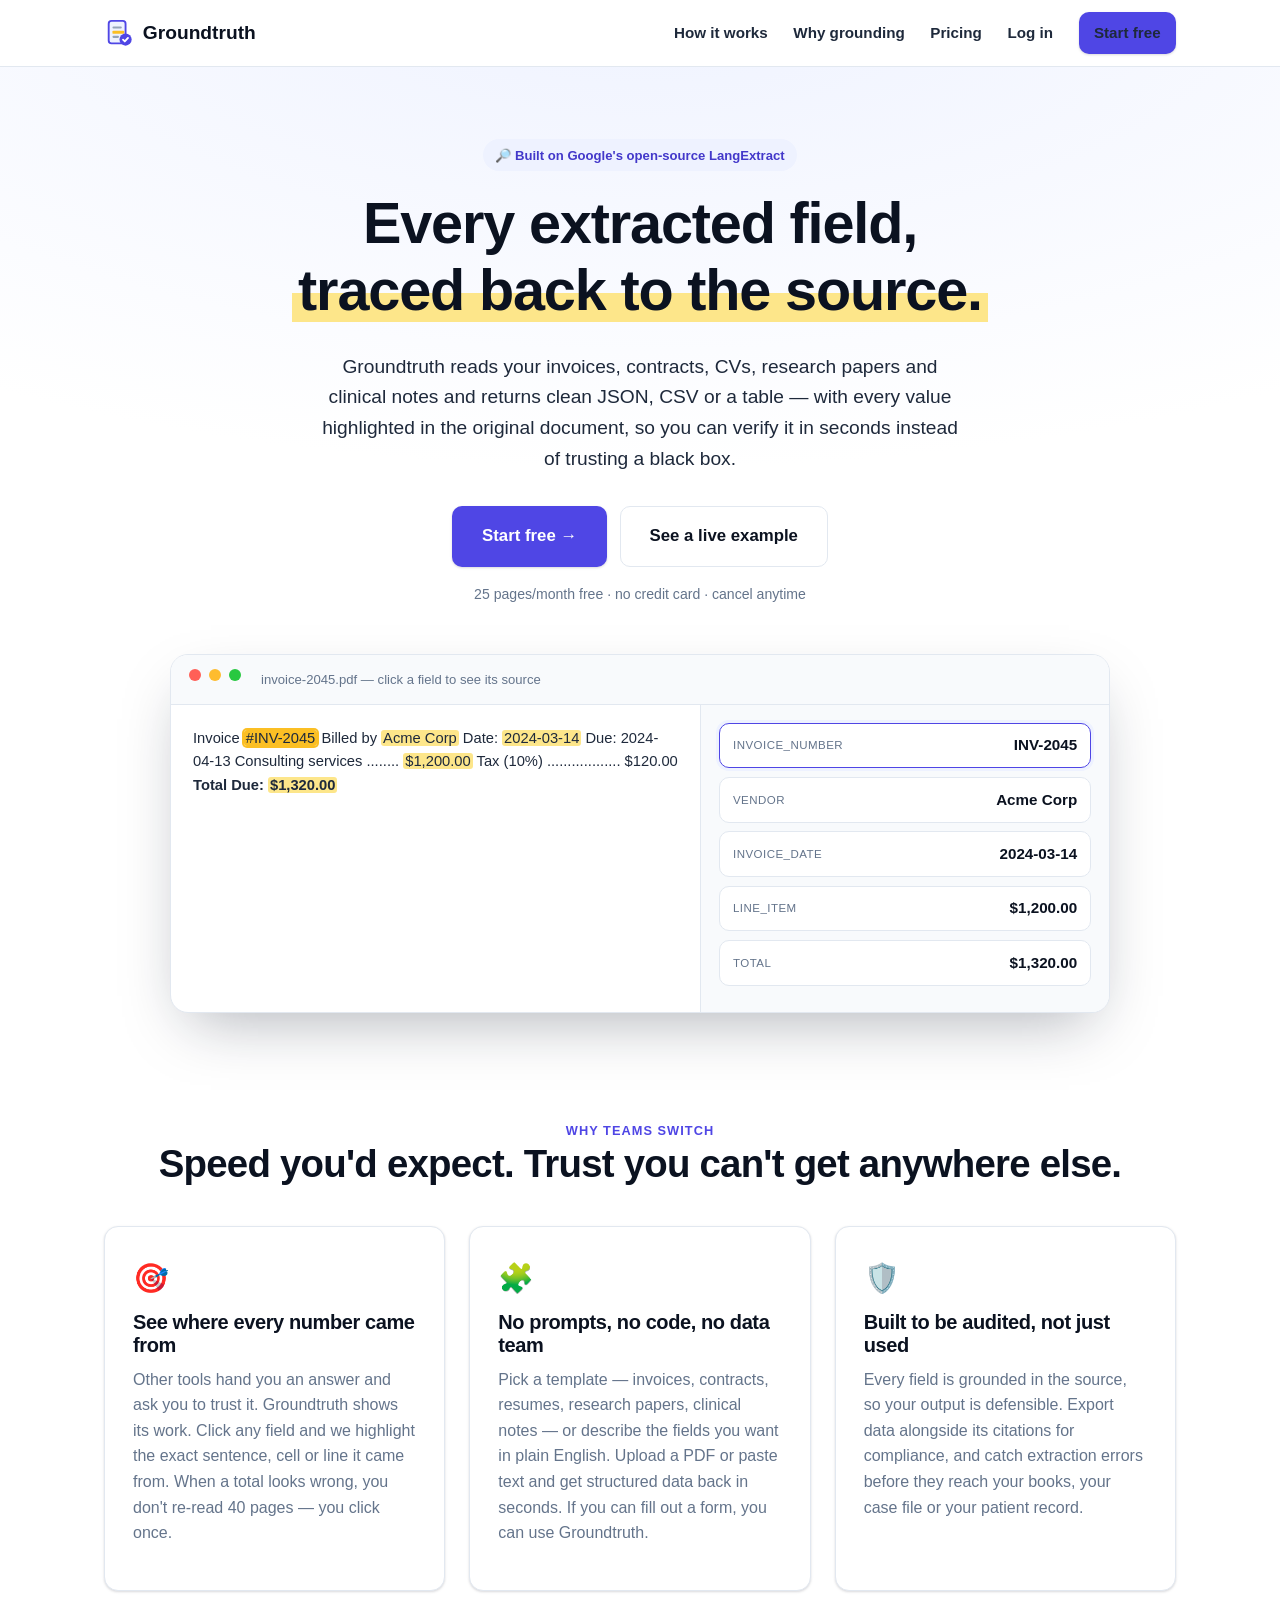
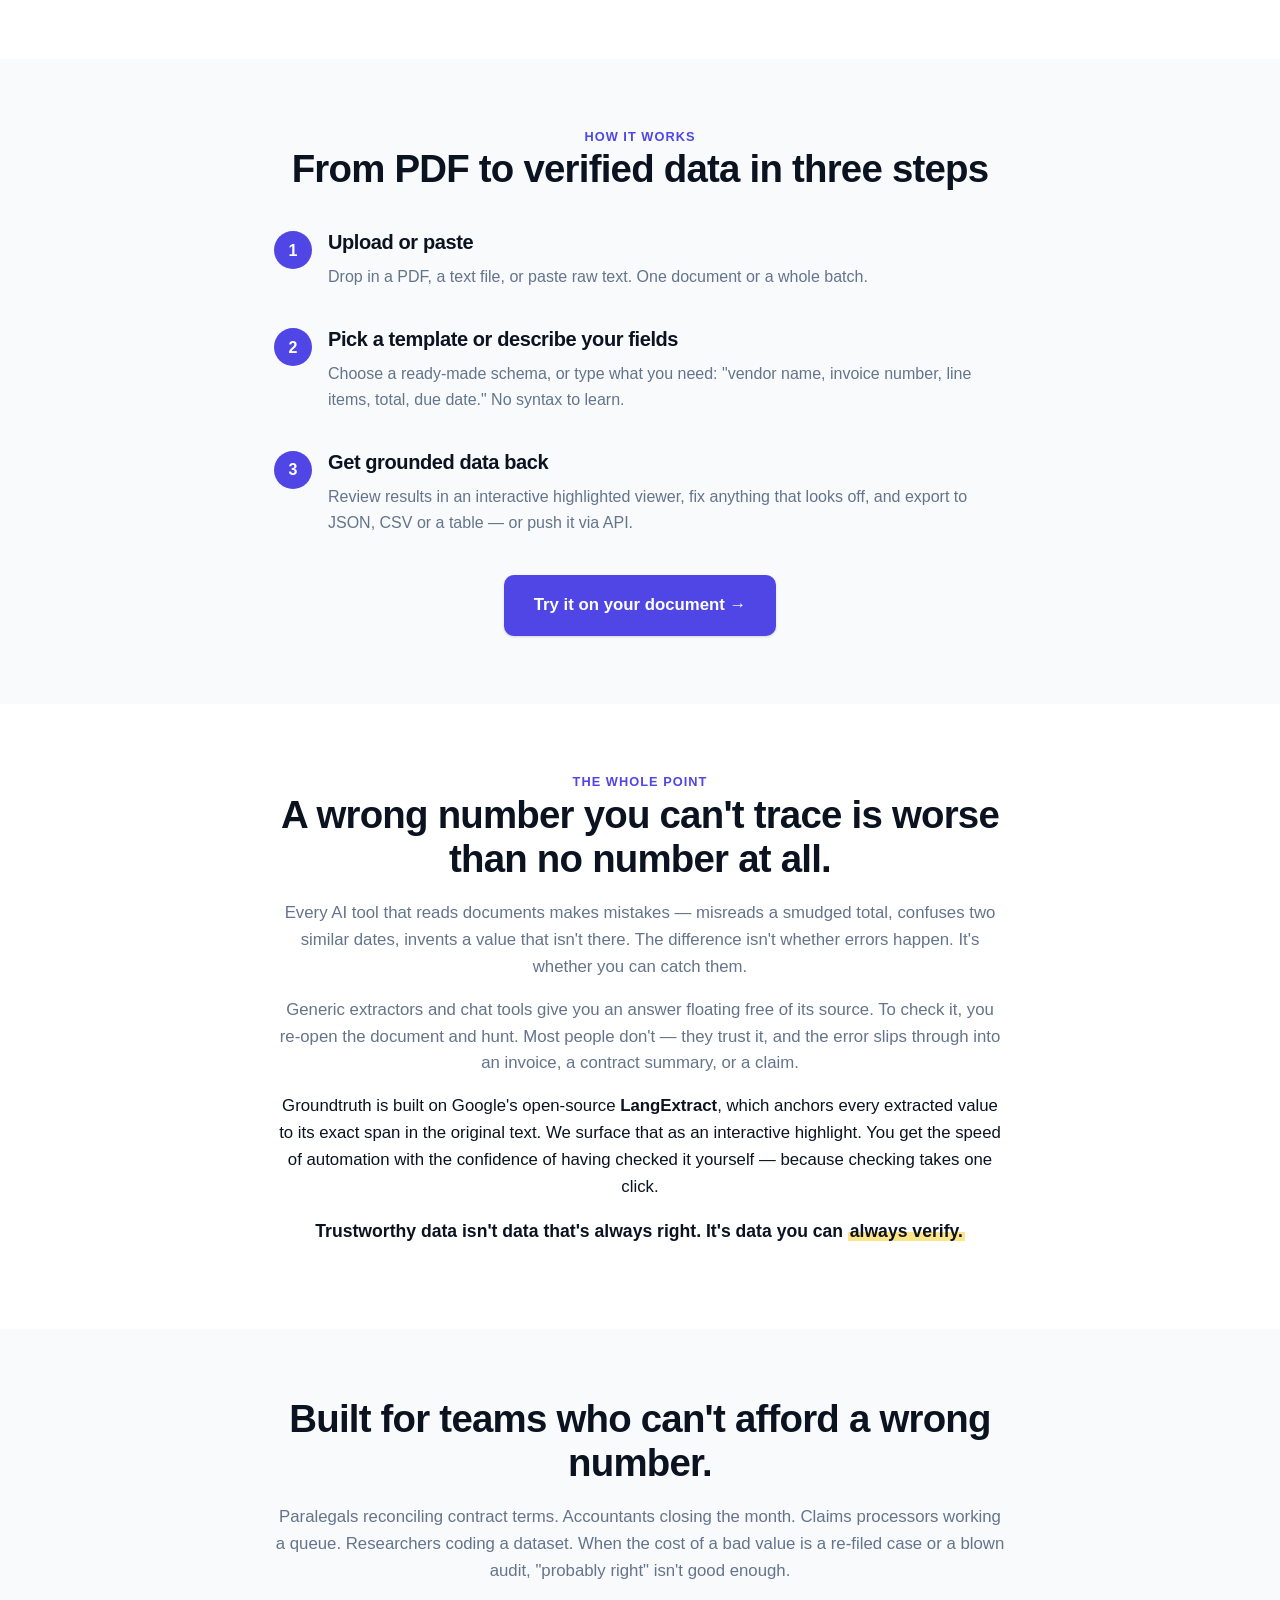
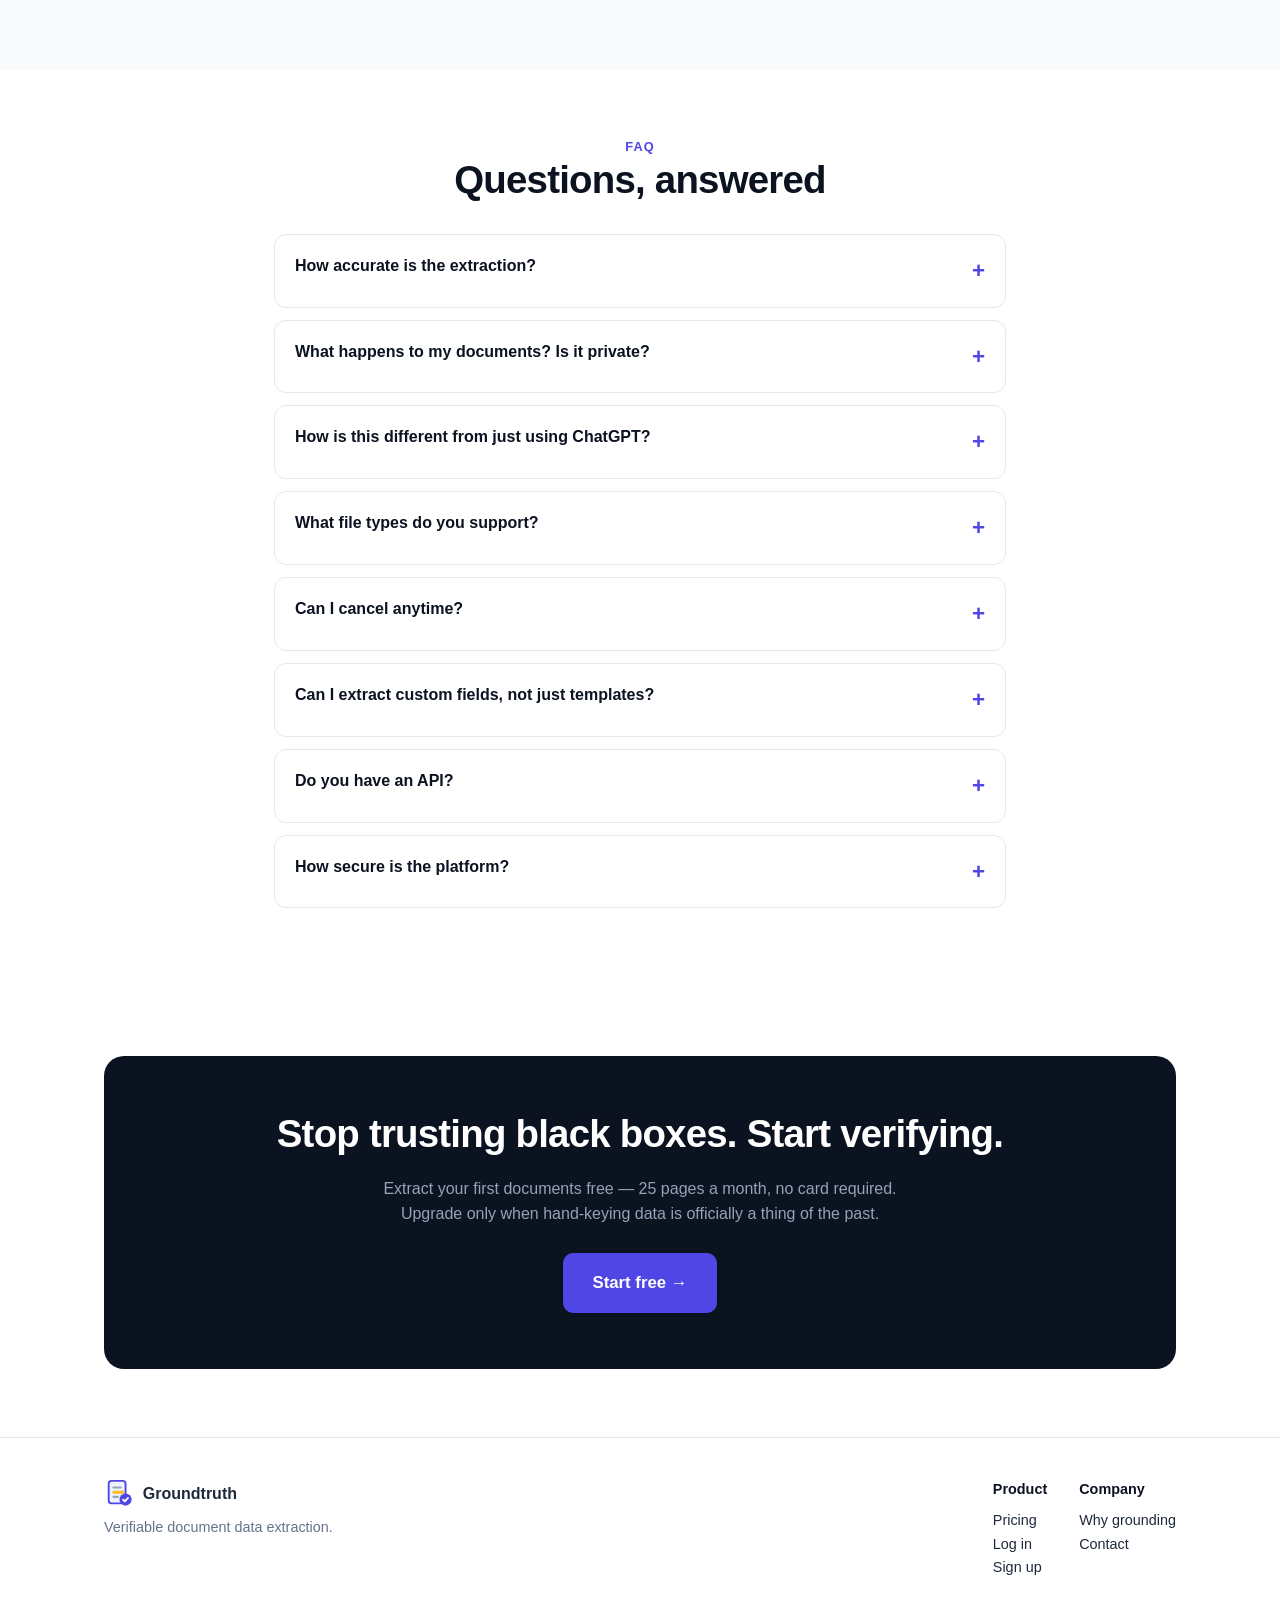
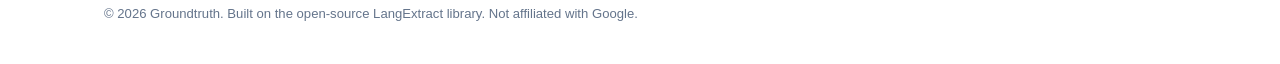
==== groundtruth/frontend/index.html @ b8ef69ed "Add Groundtruth: verifiable document data extraction SaaS A complete, runnable web product that mone" ====
<!DOCTYPE html>
<html lang="en">
<head>
<meta charset="UTF-8">
<meta name="viewport" content="width=device-width, initial-scale=1.0">
<title>Groundtruth — Turn any document into verifiable structured data</title>
<meta name="description" content="Extract structured data from any PDF or document — with every field highlighted in the source, so you can verify it in one click. Built on Google's LangExtract. Free plan, no card.">
<link rel="icon" href="assets/favicon.svg" type="image/svg+xml">
<link rel="stylesheet" href="css/styles.css">
<meta property="og:title" content="Groundtruth — verifiable document data extraction">
<meta property="og:description" content="Every extracted field, traced back to the source. Verify in one click.">
</head>
<body>

<nav class="nav">
  <div class="container nav-inner">
    <a href="/" class="brand"><img src="assets/logo.svg" class="logo" alt=""> Groundtruth</a>
    <div class="nav-links">
      <a href="#how" class="hide-sm">How it works</a>
      <a href="#why" class="hide-sm">Why grounding</a>
      <a href="pricing.html">Pricing</a>
      <a href="login.html">Log in</a>
      <a href="login.html?mode=signup" class="btn btn-primary btn-sm">Start free</a>
    </div>
  </div>
</nav>

<!-- HERO -->
<header class="hero">
  <div class="container center">
    <span class="eyebrow">🔎 Built on Google's open-source LangExtract</span>
    <h1>Every extracted field,<br><span class="hl">traced back to the source.</span></h1>
    <p class="sub">Groundtruth reads your invoices, contracts, CVs, research papers and clinical notes and returns clean JSON, CSV or a table — with every value highlighted in the original document, so you can verify it in seconds instead of trusting a black box.</p>
    <div class="cta-row">
      <a href="login.html?mode=signup" class="btn btn-primary btn-lg">Start free →</a>
      <a href="#demo" class="btn btn-ghost btn-lg">See a live example</a>
    </div>
    <div class="trust-line">25 pages/month free · no credit card · cancel anytime</div>
  </div>

  <!-- Interactive grounding demo -->
  <div class="container" id="demo">
    <div class="demo-card">
      <div class="demo-head"><span class="dot r"></span><span class="dot y"></span><span class="dot g"></span>
        <span style="margin-left:12px;font-size:.82rem;color:var(--muted)">invoice-2045.pdf — click a field to see its source</span>
      </div>
      <div class="demo-body">
        <div class="demo-doc" id="demoDoc">
<span data-f="f1">Invoice <span class="mark" data-src="f1">#INV-2045</span></span>
Billed by <span class="mark" data-src="f2">Acme Corp</span>
Date: <span class="mark" data-src="f3">2024-03-14</span>
Due: 2024-04-13

Consulting services ........ <span class="mark" data-src="f4">$1,200.00</span>
Tax (10%) .................. $120.00
<strong>Total Due: <span class="mark" data-src="f5">$1,320.00</span></strong>
        </div>
        <div class="demo-fields" id="demoFields">
          <div class="field-chip" data-f="f1"><span class="k">invoice_number</span><span class="v">INV-2045</span></div>
          <div class="field-chip" data-f="f2"><span class="k">vendor</span><span class="v">Acme Corp</span></div>
          <div class="field-chip" data-f="f3"><span class="k">invoice_date</span><span class="v">2024-03-14</span></div>
          <div class="field-chip" data-f="f4"><span class="k">line_item</span><span class="v">$1,200.00</span></div>
          <div class="field-chip" data-f="f5"><span class="k">total</span><span class="v">$1,320.00</span></div>
        </div>
      </div>
    </div>
  </div>
</header>

<!-- BENEFITS -->
<section>
  <div class="container">
    <div class="center" style="margin-bottom:40px">
      <div class="section-tag">Why teams switch</div>
      <h2>Speed you'd expect. Trust you can't get anywhere else.</h2>
    </div>
    <div class="grid-3">
      <div class="card">
        <div class="icon">🎯</div>
        <h3>See where every number came from</h3>
        <p class="muted">Other tools hand you an answer and ask you to trust it. Groundtruth shows its work. Click any field and we highlight the exact sentence, cell or line it came from. When a total looks wrong, you don't re-read 40 pages — you click once.</p>
      </div>
      <div class="card">
        <div class="icon">🧩</div>
        <h3>No prompts, no code, no data team</h3>
        <p class="muted">Pick a template — invoices, contracts, resumes, research papers, clinical notes — or describe the fields you want in plain English. Upload a PDF or paste text and get structured data back in seconds. If you can fill out a form, you can use Groundtruth.</p>
      </div>
      <div class="card">
        <div class="icon">🛡️</div>
        <h3>Built to be audited, not just used</h3>
        <p class="muted">Every field is grounded in the source, so your output is defensible. Export data alongside its citations for compliance, and catch extraction errors before they reach your books, your case file or your patient record.</p>
      </div>
    </div>
  </div>
</section>

<!-- HOW -->
<section class="soft" id="how">
  <div class="container narrow">
    <div class="center" style="margin-bottom:40px">
      <div class="section-tag">How it works</div>
      <h2>From PDF to verified data in three steps</h2>
    </div>
    <div class="steps">
      <div class="step"><div class="num">1</div><div><h3>Upload or paste</h3><p class="muted">Drop in a PDF, a text file, or paste raw text. One document or a whole batch.</p></div></div>
      <div class="step"><div class="num">2</div><div><h3>Pick a template or describe your fields</h3><p class="muted">Choose a ready-made schema, or type what you need: "vendor name, invoice number, line items, total, due date." No syntax to learn.</p></div></div>
      <div class="step"><div class="num">3</div><div><h3>Get grounded data back</h3><p class="muted">Review results in an interactive highlighted viewer, fix anything that looks off, and export to JSON, CSV or a table — or push it via API.</p></div></div>
    </div>
    <div class="center" style="margin-top:24px"><a href="login.html?mode=signup" class="btn btn-primary btn-lg">Try it on your document →</a></div>
  </div>
</section>

<!-- WHY GROUNDING -->
<section id="why">
  <div class="container narrow center">
    <div class="section-tag">The whole point</div>
    <h2>A wrong number you can't trace is worse than no number at all.</h2>
    <p class="muted" style="font-size:1.05rem">Every AI tool that reads documents makes mistakes — misreads a smudged total, confuses two similar dates, invents a value that isn't there. The difference isn't whether errors happen. It's whether you can catch them.</p>
    <p class="muted" style="font-size:1.05rem">Generic extractors and chat tools give you an answer floating free of its source. To check it, you re-open the document and hunt. Most people don't — they trust it, and the error slips through into an invoice, a contract summary, or a claim.</p>
    <p style="font-size:1.05rem">Groundtruth is built on Google's open-source <strong>LangExtract</strong>, which anchors every extracted value to its exact span in the original text. We surface that as an interactive highlight. You get the speed of automation with the confidence of having checked it yourself — because checking takes one click.</p>
    <p style="font-weight:650;font-size:1.1rem">Trustworthy data isn't data that's always right. It's data you can <span class="hl">always verify.</span></p>
  </div>
</section>

<!-- SOCIAL -->
<section class="soft">
  <div class="container narrow center">
    <h2>Built for teams who can't afford a wrong number.</h2>
    <p class="muted" style="font-size:1.05rem">Paralegals reconciling contract terms. Accountants closing the month. Claims processors working a queue. Researchers coding a dataset. When the cost of a bad value is a re-filed case or a blown audit, "probably right" isn't good enough.</p>
  </div>
</section>

<!-- FAQ -->
<section>
  <div class="container narrow">
    <div class="center" style="margin-bottom:32px"><div class="section-tag">FAQ</div><h2>Questions, answered</h2></div>
    <div class="faq">
      <details><summary>How accurate is the extraction?</summary><p>Accuracy depends on document quality — but that's not really the point, because no automated tool is perfect. What makes Groundtruth different is that you don't have to take our word for it. Every field is highlighted in the source, so you can verify each value in one click and correct anything that's off before you export.</p></details>
      <details><summary>What happens to my documents? Is it private?</summary><p>Your documents are processed to produce your results and are not used to train any models. You can delete uploads and results at any time. Paid plans are covered by a Data Processing Agreement. For sensitive workflows we recommend Pro and Business, which give tighter control over retention and access.</p></details>
      <details><summary>How is this different from just using ChatGPT?</summary><p>ChatGPT can extract fields, but it hands you an answer with no way to check where it came from — and will occasionally invent values that sound right. Groundtruth grounds every field to the exact location in your document and highlights it, gives you repeatable templates and structured exports (JSON/CSV/API), and is built for batches and workflows, not one-off questions.</p></details>
      <details><summary>What file types do you support?</summary><p>PDFs, plain text files and pasted text today — covering the vast majority of invoices, contracts, reports, CVs and notes people process by hand. Scanned/image-only PDFs and more formats are on the roadmap.</p></details>
      <details><summary>Can I cancel anytime?</summary><p>Yes. All paid plans are month-to-month, no contract, no cancellation fee. Cancel from your dashboard and keep access until the end of your billing period. The Free plan is free forever, no card required.</p></details>
      <details><summary>Can I extract custom fields, not just templates?</summary><p>Absolutely. On any plan you can describe the fields you want in plain English. On Pro and Business you can save reusable custom schemas so your team extracts the same fields the same way every time.</p></details>
      <details><summary>Do you have an API?</summary><p>Yes — included on Pro and Business. Send documents and get grounded, structured data back programmatically. Business plans add webhooks so results push to your systems automatically.</p></details>
      <details><summary>How secure is the platform?</summary><p>We use encryption in transit and at rest, scoped access controls and a strict no-training policy on your data. Business plans support team roles and access management. For specific compliance requirements, contact us and we'll walk you through our controls.</p></details>
    </div>
  </div>
</section>

<!-- CTA -->
<section>
  <div class="container">
    <div class="cta-band">
      <h2>Stop trusting black boxes. Start verifying.</h2>
      <p>Extract your first documents free — 25 pages a month, no card required. Upgrade only when hand-keying data is officially a thing of the past.</p>
      <a href="login.html?mode=signup" class="btn btn-primary btn-lg">Start free →</a>
    </div>
  </div>
</section>

<footer>
  <div class="container foot-inner">
    <div><a href="/" class="brand" style="font-size:1rem"><img src="assets/logo.svg" class="logo" alt="">Groundtruth</a><p style="margin-top:8px">Verifiable document data extraction.</p></div>
    <div style="display:flex;gap:32px;flex-wrap:wrap">
      <div><strong style="display:block;color:var(--ink);margin-bottom:8px">Product</strong><a href="pricing.html">Pricing</a><br><a href="login.html">Log in</a><br><a href="login.html?mode=signup">Sign up</a></div>
      <div><strong style="display:block;color:var(--ink);margin-bottom:8px">Company</strong><a href="#why">Why grounding</a><br><a href="mailto:hello@groundtruth.app">Contact</a></div>
    </div>
  </div>
  <div class="container" style="margin-top:24px;font-size:.82rem">© 2026 Groundtruth. Built on the open-source LangExtract library. Not affiliated with Google.</div>
</footer>

<script src="js/landing.js"></script>
</body>
</html>
---- groundtruth/frontend/css/styles.css ----
/* ==========================================================================
   Groundtruth design system
   Motif: the "highlighter" — the product's differentiator is that it highlights
   the source of every extracted field. Amber highlight + trustworthy indigo.
   ========================================================================== */
:root {
  --ink: #0b1220;
  --ink-2: #1e293b;
  --muted: #64748b;
  --muted-2: #94a3b8;
  --line: #e2e8f0;
  --bg: #ffffff;
  --bg-soft: #f8fafc;
  --bg-soft-2: #f1f5f9;
  --brand: #4f46e5;
  --brand-2: #4338ca;
  --brand-soft: #eef2ff;
  --highlight: #fde68a;      /* highlighter amber */
  --highlight-strong: #fbbf24;
  --success: #16a34a;
  --danger: #dc2626;
  --radius: 14px;
  --radius-sm: 10px;
  --shadow-sm: 0 1px 2px rgba(15, 23, 42, .06), 0 1px 3px rgba(15, 23, 42, .1);
  --shadow: 0 10px 30px -12px rgba(15, 23, 42, .25);
  --shadow-lg: 0 24px 60px -20px rgba(15, 23, 42, .35);
  --font: -apple-system, BlinkMacSystemFont, "Segoe UI", Roboto, Helvetica, Arial, sans-serif;
  --mono: "SFMono-Regular", ui-monospace, Menlo, Consolas, monospace;
}

* { box-sizing: border-box; }
html { scroll-behavior: smooth; }
body {
  margin: 0;
  font-family: var(--font);
  color: var(--ink);
  background: var(--bg);
  line-height: 1.6;
  -webkit-font-smoothing: antialiased;
}
a { color: var(--brand); text-decoration: none; }
a:hover { text-decoration: underline; }
h1, h2, h3, h4 { line-height: 1.15; letter-spacing: -0.02em; margin: 0 0 .5em; }
h1 { font-size: clamp(2.1rem, 5vw, 3.6rem); font-weight: 800; }
h2 { font-size: clamp(1.6rem, 3.5vw, 2.4rem); font-weight: 800; }
h3 { font-size: 1.25rem; font-weight: 700; }
p { margin: 0 0 1rem; }
img { max-width: 100%; }

.container { max-width: 1120px; margin: 0 auto; padding: 0 24px; }
.narrow { max-width: 780px; }
.center { text-align: center; }
.muted { color: var(--muted); }
.hl {
  background: linear-gradient(180deg, transparent 55%, var(--highlight) 55%);
  padding: 0 .1em;
}

/* ---- Buttons ---- */
.btn {
  display: inline-flex; align-items: center; gap: .5rem;
  font-weight: 650; font-size: .98rem; cursor: pointer;
  padding: .8rem 1.4rem; border-radius: var(--radius-sm);
  border: 1px solid transparent; transition: .15s ease; text-decoration: none;
  white-space: nowrap;
}
.btn:hover { text-decoration: none; transform: translateY(-1px); }
.btn-primary { background: var(--brand); color: #fff; box-shadow: var(--shadow-sm); }
.btn-primary:hover { background: var(--brand-2); color: #fff; }
.btn-ghost { background: #fff; color: var(--ink); border-color: var(--line); }
.btn-ghost:hover { border-color: var(--muted-2); }
.btn-dark { background: var(--ink); color: #fff; }
.btn-lg { padding: 1rem 1.8rem; font-size: 1.05rem; }
.btn-sm { padding: .5rem .9rem; font-size: .85rem; }
.btn:disabled { opacity: .5; cursor: not-allowed; transform: none; }

/* ---- Nav ---- */
.nav {
  position: sticky; top: 0; z-index: 50;
  background: rgba(255,255,255,.85); backdrop-filter: blur(10px);
  border-bottom: 1px solid var(--line);
}
.nav-inner { display: flex; align-items: center; justify-content: space-between; height: 66px; }
.brand { display: flex; align-items: center; gap: .55rem; font-weight: 800; font-size: 1.2rem; color: var(--ink); }
.brand:hover { text-decoration: none; }
.brand .logo { width: 30px; height: 30px; }
.nav-links { display: flex; align-items: center; gap: 1.6rem; }
.nav-links a { color: var(--ink-2); font-weight: 550; font-size: .95rem; }
.nav-links a:hover { color: var(--brand); text-decoration: none; }
@media (max-width: 760px) { .nav-links .hide-sm { display: none; } }

/* ---- Hero ---- */
.hero { padding: 72px 0 40px; background: radial-gradient(1200px 500px at 50% -10%, var(--brand-soft), transparent); }
.eyebrow {
  display: inline-flex; align-items: center; gap: .5rem;
  font-size: .82rem; font-weight: 650; color: var(--brand-2);
  background: var(--brand-soft); padding: .35rem .8rem; border-radius: 999px; margin-bottom: 1.2rem;
}
.hero p.sub { font-size: 1.2rem; color: var(--ink-2); max-width: 640px; margin: 1.2rem auto 2rem; }
.hero .cta-row { display: flex; gap: .8rem; justify-content: center; flex-wrap: wrap; }
.hero .trust-line { margin-top: 1rem; font-size: .88rem; color: var(--muted); }

/* ---- Demo panel (grounding illustration) ---- */
.demo-card {
  margin: 48px auto 0; max-width: 940px; background: #fff;
  border: 1px solid var(--line); border-radius: 18px; box-shadow: var(--shadow-lg);
  overflow: hidden;
}
.demo-head { display: flex; gap: .5rem; padding: 14px 18px; border-bottom: 1px solid var(--line); background: var(--bg-soft); }
.dot { width: 12px; height: 12px; border-radius: 50%; }
.dot.r { background: #ff5f57; } .dot.y { background: #febc2e; } .dot.g { background: #28c840; }
.demo-body { display: grid; grid-template-columns: 1.3fr 1fr; }
@media (max-width: 760px) { .demo-body { grid-template-columns: 1fr; } }
.demo-doc { padding: 22px; border-right: 1px solid var(--line); font-size: .92rem; color: var(--ink-2); }
.demo-doc .mark { background: var(--highlight); border-radius: 3px; padding: 0 2px; cursor: pointer; transition: background .15s; }
.demo-doc .mark.active { background: var(--highlight-strong); box-shadow: 0 0 0 2px var(--highlight-strong); }
.demo-fields { padding: 18px; background: var(--bg-soft); }
.field-chip {
  display: flex; justify-content: space-between; align-items: center; gap: .5rem;
  padding: .6rem .8rem; background: #fff; border: 1px solid var(--line);
  border-radius: 10px; margin-bottom: .55rem; cursor: pointer; transition: .15s;
}
.field-chip:hover, .field-chip.active { border-color: var(--brand); box-shadow: 0 0 0 3px var(--brand-soft); }
.field-chip .k { font-size: .72rem; text-transform: uppercase; letter-spacing: .04em; color: var(--muted); }
.field-chip .v { font-weight: 650; font-size: .95rem; }

/* ---- Sections ---- */
section { padding: 68px 0; }
.section-tag { text-transform: uppercase; letter-spacing: .08em; font-size: .8rem; font-weight: 700; color: var(--brand); }
.grid-3 { display: grid; grid-template-columns: repeat(3, 1fr); gap: 24px; }
.grid-2 { display: grid; grid-template-columns: repeat(2, 1fr); gap: 24px; }
@media (max-width: 860px) { .grid-3, .grid-2 { grid-template-columns: 1fr; } }
.card {
  background: #fff; border: 1px solid var(--line); border-radius: var(--radius);
  padding: 28px; box-shadow: var(--shadow-sm);
}
.card .icon { font-size: 1.8rem; margin-bottom: .6rem; }
.soft { background: var(--bg-soft); }

.steps { counter-reset: step; }
.step { display: flex; gap: 1rem; margin-bottom: 1.4rem; align-items: flex-start; }
.step .num {
  flex: 0 0 auto; width: 38px; height: 38px; border-radius: 50%;
  background: var(--brand); color: #fff; font-weight: 700;
  display: grid; place-items: center;
}

/* ---- Pricing ---- */
.plans { display: grid; grid-template-columns: repeat(4, 1fr); gap: 18px; align-items: stretch; }
@media (max-width: 980px) { .plans { grid-template-columns: repeat(2, 1fr); } }
@media (max-width: 560px) { .plans { grid-template-columns: 1fr; } }
.plan {
  display: flex; flex-direction: column; background: #fff;
  border: 1px solid var(--line); border-radius: var(--radius); padding: 24px;
}
.plan.pop { border-color: var(--brand); box-shadow: 0 0 0 3px var(--brand-soft); position: relative; }
.plan .badge {
  position: absolute; top: -12px; left: 50%; transform: translateX(-50%);
  background: var(--brand); color: #fff; font-size: .72rem; font-weight: 700;
  padding: .25rem .7rem; border-radius: 999px;
}
.plan .price { font-size: 2.2rem; font-weight: 800; margin: .3rem 0 0; }
.plan .price small { font-size: .95rem; font-weight: 500; color: var(--muted); }
.plan ul { list-style: none; padding: 0; margin: 1rem 0 1.4rem; flex: 1; }
.plan ul li { padding: .35rem 0 .35rem 1.6rem; position: relative; font-size: .92rem; }
.plan ul li::before { content: "✓"; position: absolute; left: 0; color: var(--success); font-weight: 700; }

/* ---- FAQ ---- */
.faq details {
  border: 1px solid var(--line); border-radius: 12px; padding: 0 20px; margin-bottom: 12px; background: #fff;
}
.faq summary { cursor: pointer; font-weight: 650; padding: 18px 0; list-style: none; display: flex; justify-content: space-between; }
.faq summary::-webkit-details-marker { display: none; }
.faq summary::after { content: "+"; color: var(--brand); font-size: 1.4rem; }
.faq details[open] summary::after { content: "–"; }
.faq details > p { padding-bottom: 18px; margin: 0; color: var(--ink-2); }

/* ---- CTA band ---- */
.cta-band { background: var(--ink); color: #fff; border-radius: 20px; padding: 56px; text-align: center; }
.cta-band h2 { color: #fff; }
.cta-band p { color: var(--muted-2); max-width: 520px; margin: 0 auto 1.6rem; }

/* ---- Footer ---- */
footer { border-top: 1px solid var(--line); padding: 40px 0; color: var(--muted); font-size: .9rem; }
.foot-inner { display: flex; justify-content: space-between; flex-wrap: wrap; gap: 20px; }
.foot-inner a { color: var(--ink-2); }

/* ---- Auth ---- */
.auth-wrap { min-height: calc(100vh - 66px); display: grid; place-items: center; padding: 40px 20px; background: var(--bg-soft); }
.auth-card { width: 100%; max-width: 420px; background: #fff; border: 1px solid var(--line); border-radius: var(--radius); padding: 32px; box-shadow: var(--shadow); }
.field { margin-bottom: 1rem; }
.field label { display: block; font-size: .85rem; font-weight: 600; margin-bottom: .35rem; }
.input, .select, textarea {
  width: 100%; padding: .7rem .85rem; border: 1px solid var(--line); border-radius: var(--radius-sm);
  font-size: .95rem; font-family: inherit; background: #fff; color: var(--ink);
}
.input:focus, .select:focus, textarea:focus { outline: none; border-color: var(--brand); box-shadow: 0 0 0 3px var(--brand-soft); }
.tabs { display: flex; gap: 4px; background: var(--bg-soft-2); padding: 4px; border-radius: 10px; margin-bottom: 20px; }
.tabs button { flex: 1; border: none; background: transparent; padding: .6rem; border-radius: 8px; font-weight: 600; cursor: pointer; color: var(--muted); }
.tabs button.active { background: #fff; color: var(--ink); box-shadow: var(--shadow-sm); }
.form-error { color: var(--danger); font-size: .88rem; margin-top: .5rem; min-height: 1.2em; }

/* ---- App ---- */
.app-shell { display: grid; grid-template-columns: 260px 1fr; min-height: calc(100vh - 66px); }
@media (max-width: 900px) { .app-shell { grid-template-columns: 1fr; } .sidebar { display: none; } }
.sidebar { border-right: 1px solid var(--line); padding: 24px; background: var(--bg-soft); }
.usage-meter { background: #fff; border: 1px solid var(--line); border-radius: 12px; padding: 16px; margin-bottom: 20px; }
.meter-bar { height: 8px; background: var(--bg-soft-2); border-radius: 999px; overflow: hidden; margin: 10px 0 6px; }
.meter-fill { height: 100%; background: var(--brand); border-radius: 999px; transition: width .3s; }
.meter-fill.warn { background: var(--highlight-strong); }
.meter-fill.full { background: var(--danger); }
.side-link { display: block; padding: .5rem .7rem; border-radius: 8px; color: var(--ink-2); font-weight: 550; font-size: .92rem; cursor: pointer; }
.side-link:hover, .side-link.active { background: var(--brand-soft); color: var(--brand-2); text-decoration: none; }

.app-main { padding: 28px 32px; max-width: 1100px; }
.template-grid { display: grid; grid-template-columns: repeat(3, 1fr); gap: 12px; }
@media (max-width: 700px) { .template-grid { grid-template-columns: repeat(2, 1fr); } }
.tpl {
  border: 1px solid var(--line); border-radius: 12px; padding: 14px; cursor: pointer; background: #fff; transition: .15s;
}
.tpl:hover { border-color: var(--brand); }
.tpl.active { border-color: var(--brand); box-shadow: 0 0 0 3px var(--brand-soft); }
.tpl .ti { font-size: 1.4rem; } .tpl .tn { font-weight: 650; font-size: .95rem; margin-top: 4px; }
.tpl .td { font-size: .8rem; color: var(--muted); margin-top: 2px; }

.dropzone {
  border: 2px dashed var(--line); border-radius: 14px; padding: 30px; text-align: center;
  background: var(--bg-soft); cursor: pointer; transition: .15s;
}
.dropzone:hover, .dropzone.drag { border-color: var(--brand); background: var(--brand-soft); }

.result-cols { display: grid; grid-template-columns: 1.25fr 1fr; gap: 20px; }
@media (max-width: 900px) { .result-cols { grid-template-columns: 1fr; } }
.doc-view {
  border: 1px solid var(--line); border-radius: 12px; padding: 20px; background: #fff;
  max-height: 620px; overflow: auto; white-space: pre-wrap; font-size: .9rem; line-height: 1.7; color: var(--ink-2);
}
.doc-view mark { background: var(--highlight); border-radius: 3px; padding: 0 1px; cursor: pointer; }
.doc-view mark.active { background: var(--highlight-strong); box-shadow: 0 0 0 2px var(--highlight-strong); }
.fields-view { border: 1px solid var(--line); border-radius: 12px; background: #fff; max-height: 620px; overflow: auto; }
.field-row {
  display: flex; justify-content: space-between; gap: 10px; padding: 12px 16px; border-bottom: 1px solid var(--line); cursor: pointer;
}
.field-row:hover, .field-row.active { background: var(--brand-soft); }
.field-row .k { font-size: .7rem; text-transform: uppercase; letter-spacing: .04em; color: var(--muted); }
.field-row .v { font-weight: 600; font-size: .92rem; }
.field-row .attrs { font-size: .78rem; color: var(--muted); }

.toolbar { display: flex; gap: 10px; align-items: center; flex-wrap: wrap; margin-bottom: 16px; }
.badge-mode { font-size: .72rem; font-weight: 650; padding: .25rem .6rem; border-radius: 999px; }
.badge-mode.demo { background: #fef3c7; color: #92400e; }
.badge-mode.llm { background: #dcfce7; color: #166534; }
.spinner { width: 18px; height: 18px; border: 2px solid var(--brand-soft); border-top-color: var(--brand); border-radius: 50%; animation: spin .7s linear infinite; display: inline-block; }
@keyframes spin { to { transform: rotate(360deg); } }
.notice { padding: 12px 16px; border-radius: 10px; font-size: .9rem; margin-bottom: 16px; }
.notice.info { background: var(--brand-soft); color: var(--brand-2); }
.notice.warn { background: #fef3c7; color: #92400e; }
.notice.err { background: #fee2e2; color: #991b1b; }
.hidden { display: none !important; }
.table-view { width: 100%; border-collapse: collapse; font-size: .9rem; }
.table-view th, .table-view td { text-align: left; padding: 8px 12px; border-bottom: 1px solid var(--line); }
.table-view th { color: var(--muted); font-size: .75rem; text-transform: uppercase; letter-spacing: .04em; }
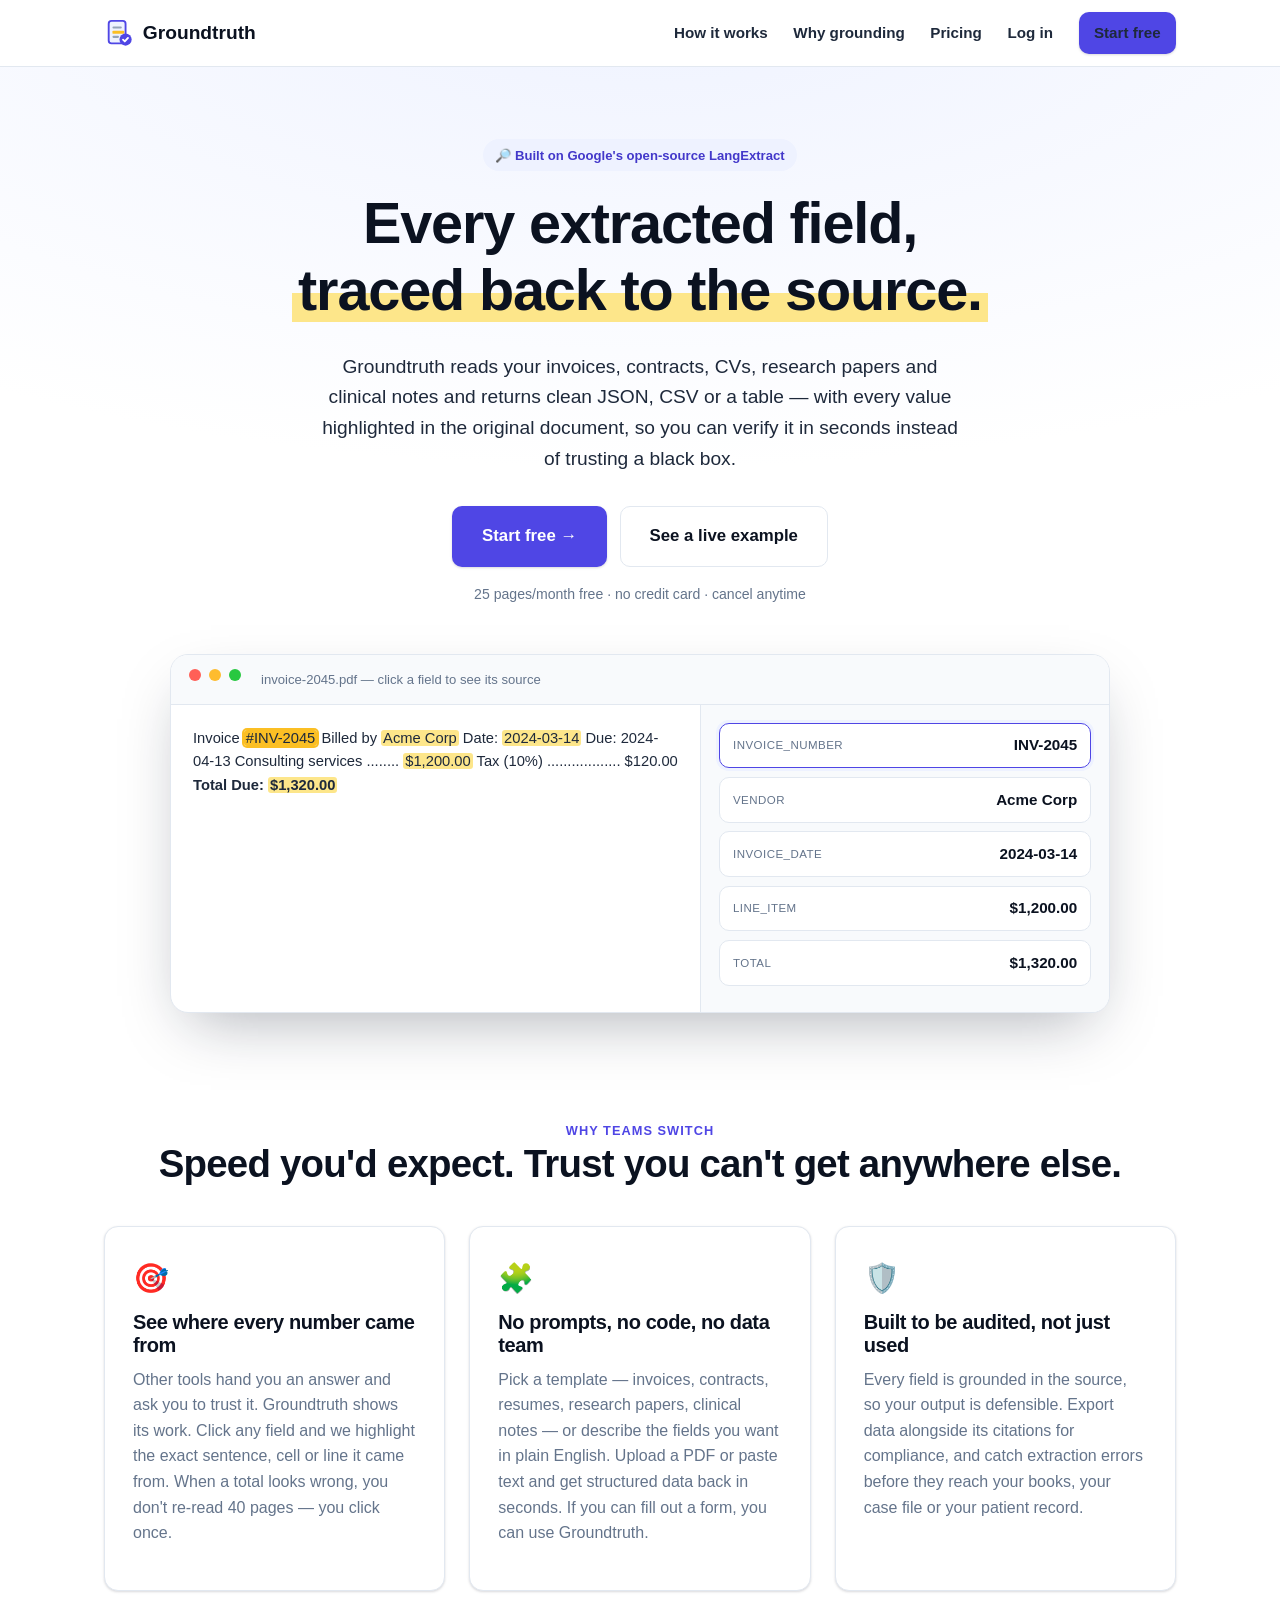
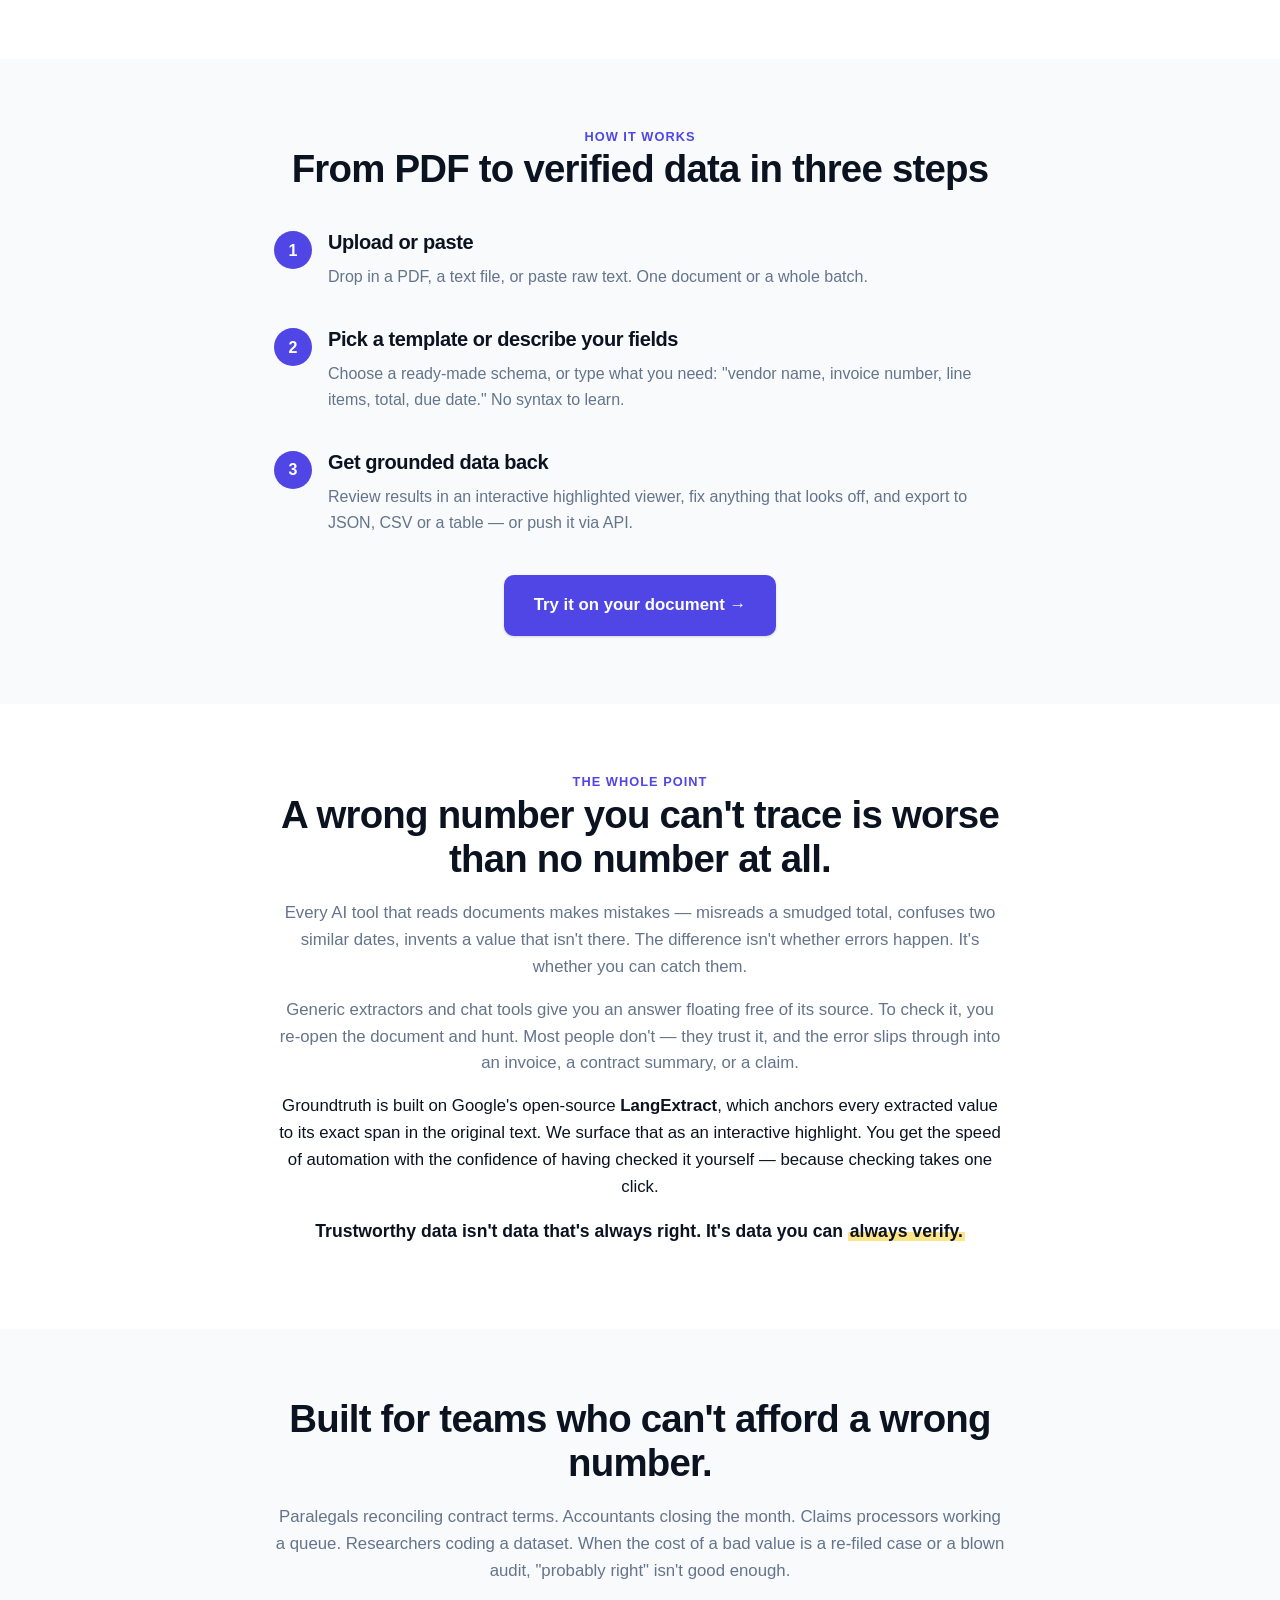
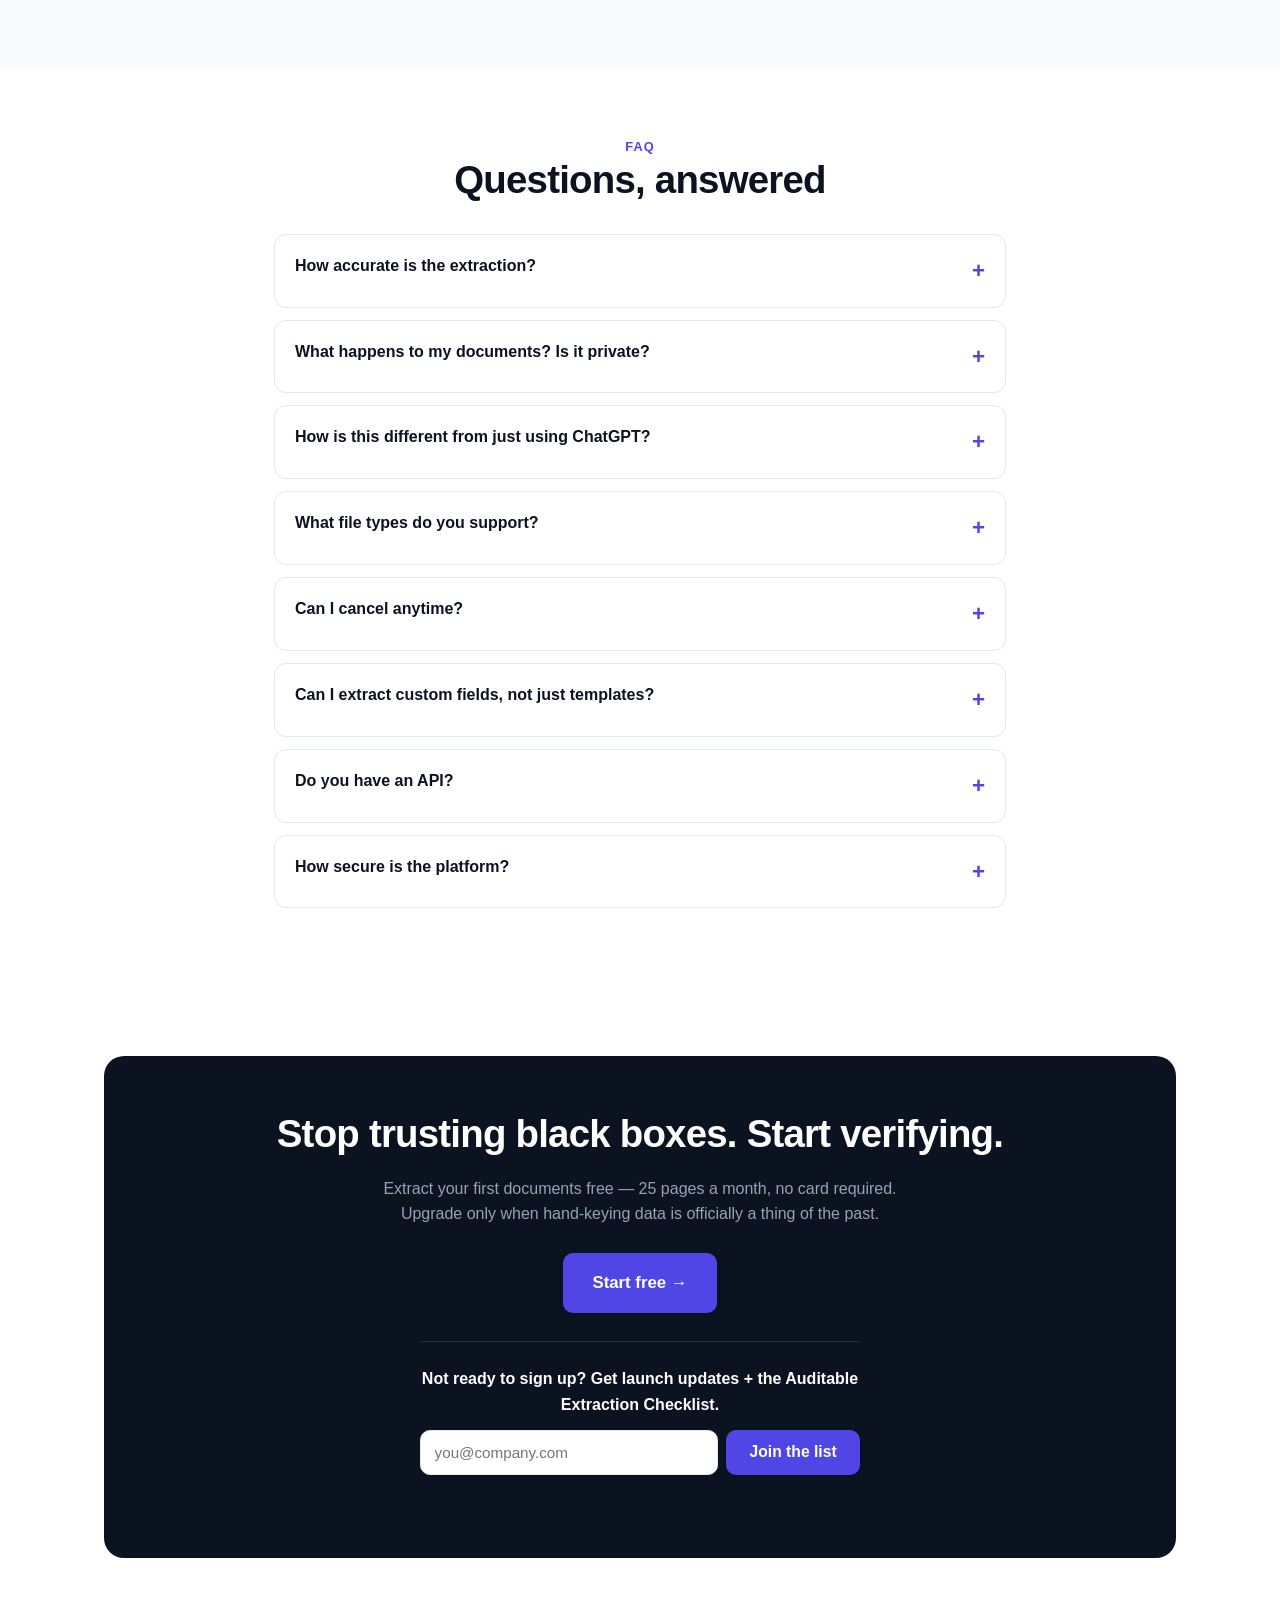
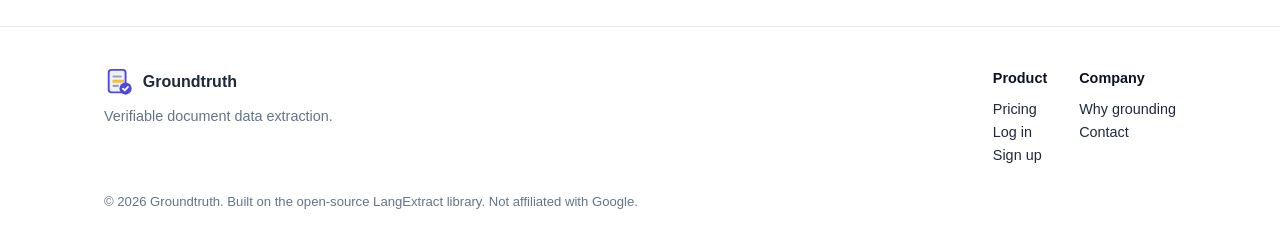
==== commit f1db5a9a: "Add go-live package: one-click deploy, waitlist capture, funnel analytics Shortest path from working" ====
--- a/groundtruth/frontend/index.html
+++ b/groundtruth/frontend/index.html
@@ -147,13 +147,22 @@
   </div>
 </section>
 
-<!-- CTA -->
+<!-- CTA + early access -->
 <section>
   <div class="container">
     <div class="cta-band">
       <h2>Stop trusting black boxes. Start verifying.</h2>
       <p>Extract your first documents free — 25 pages a month, no card required. Upgrade only when hand-keying data is officially a thing of the past.</p>
-      <a href="login.html?mode=signup" class="btn btn-primary btn-lg">Start free →</a>
+      <a href="login.html?mode=signup" class="btn btn-primary btn-lg" onclick="GTA&&GTA.track('cta_click',{loc:'footer'})">Start free →</a>
+
+      <div style="max-width:440px;margin:28px auto 0;border-top:1px solid rgba(255,255,255,.12);padding-top:24px">
+        <p style="color:#fff;font-weight:600;margin-bottom:12px">Not ready to sign up? Get launch updates + the Auditable Extraction Checklist.</p>
+        <form id="waitlistForm" style="display:flex;gap:8px;flex-wrap:wrap;justify-content:center">
+          <input class="input" type="email" id="wlEmail" required placeholder="you@company.com" style="flex:1;min-width:220px">
+          <button class="btn btn-primary" type="submit">Join the list</button>
+        </form>
+        <div id="wlMsg" style="font-size:.85rem;margin-top:10px;min-height:1.2em;color:var(--muted-2)"></div>
+      </div>
     </div>
   </div>
 </section>
@@ -169,6 +178,34 @@
   <div class="container" style="margin-top:24px;font-size:.82rem">© 2026 Groundtruth. Built on the open-source LangExtract library. Not affiliated with Google.</div>
 </footer>
 
+<script src="js/analytics.js"></script>
+<script src="js/api.js"></script>
 <script src="js/landing.js"></script>
+<script>
+(function () {
+  var form = document.getElementById('waitlistForm');
+  var msg = document.getElementById('wlMsg');
+  form.addEventListener('submit', async function (e) {
+    e.preventDefault();
+    var email = document.getElementById('wlEmail').value.trim();
+    msg.textContent = 'Adding you…';
+    try {
+      var r = await fetch('/api/waitlist', {
+        method: 'POST', headers: { 'Content-Type': 'application/json' },
+        body: JSON.stringify({ email: email, source: 'landing_hero' })
+      });
+      var data = await r.json();
+      if (!r.ok) throw new Error((data && data.detail) || 'Failed');
+      msg.style.color = '#a7f3d0';
+      msg.textContent = "✅ " + (data.message || "You're on the list.");
+      form.reset();
+      GTA.track('cta_click', { loc: 'waitlist' });
+    } catch (err) {
+      msg.style.color = '#fca5a5';
+      msg.textContent = 'Please enter a valid email.';
+    }
+  });
+})();
+</script>
 </body>
 </html>
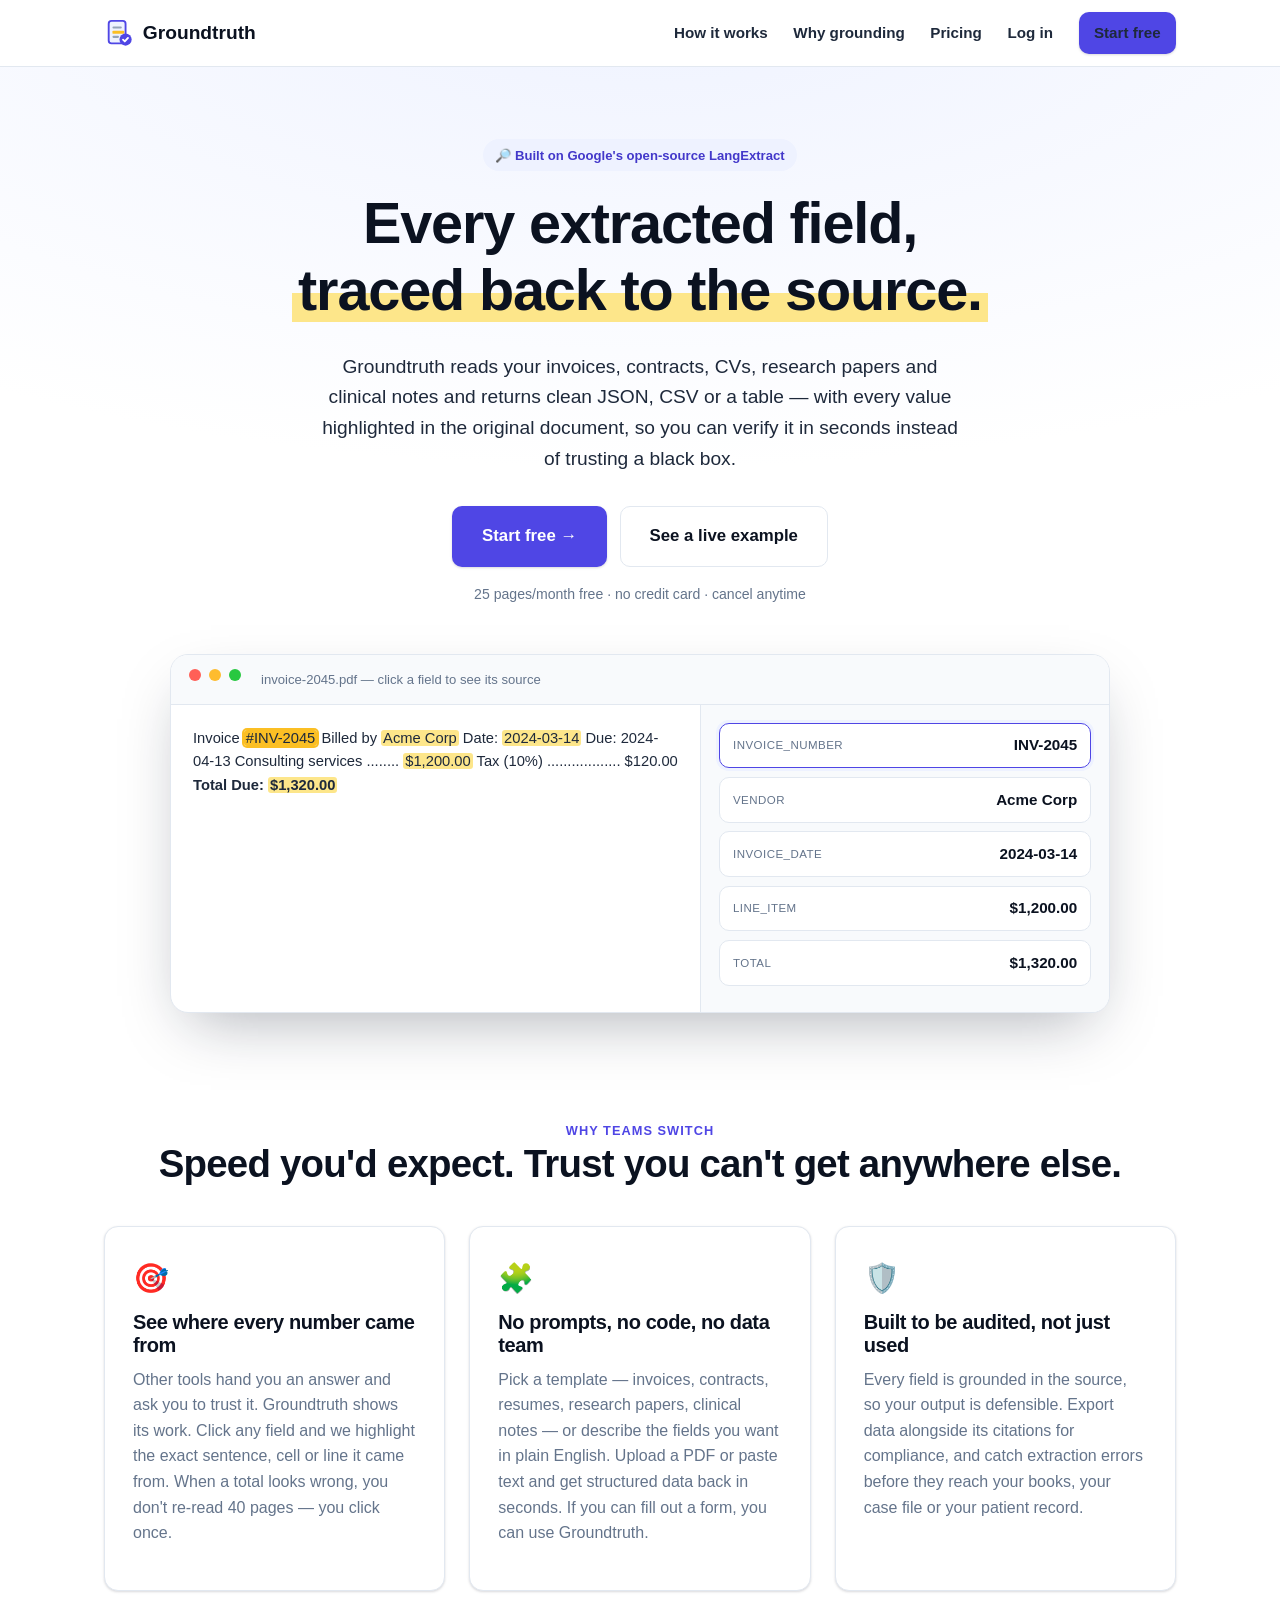
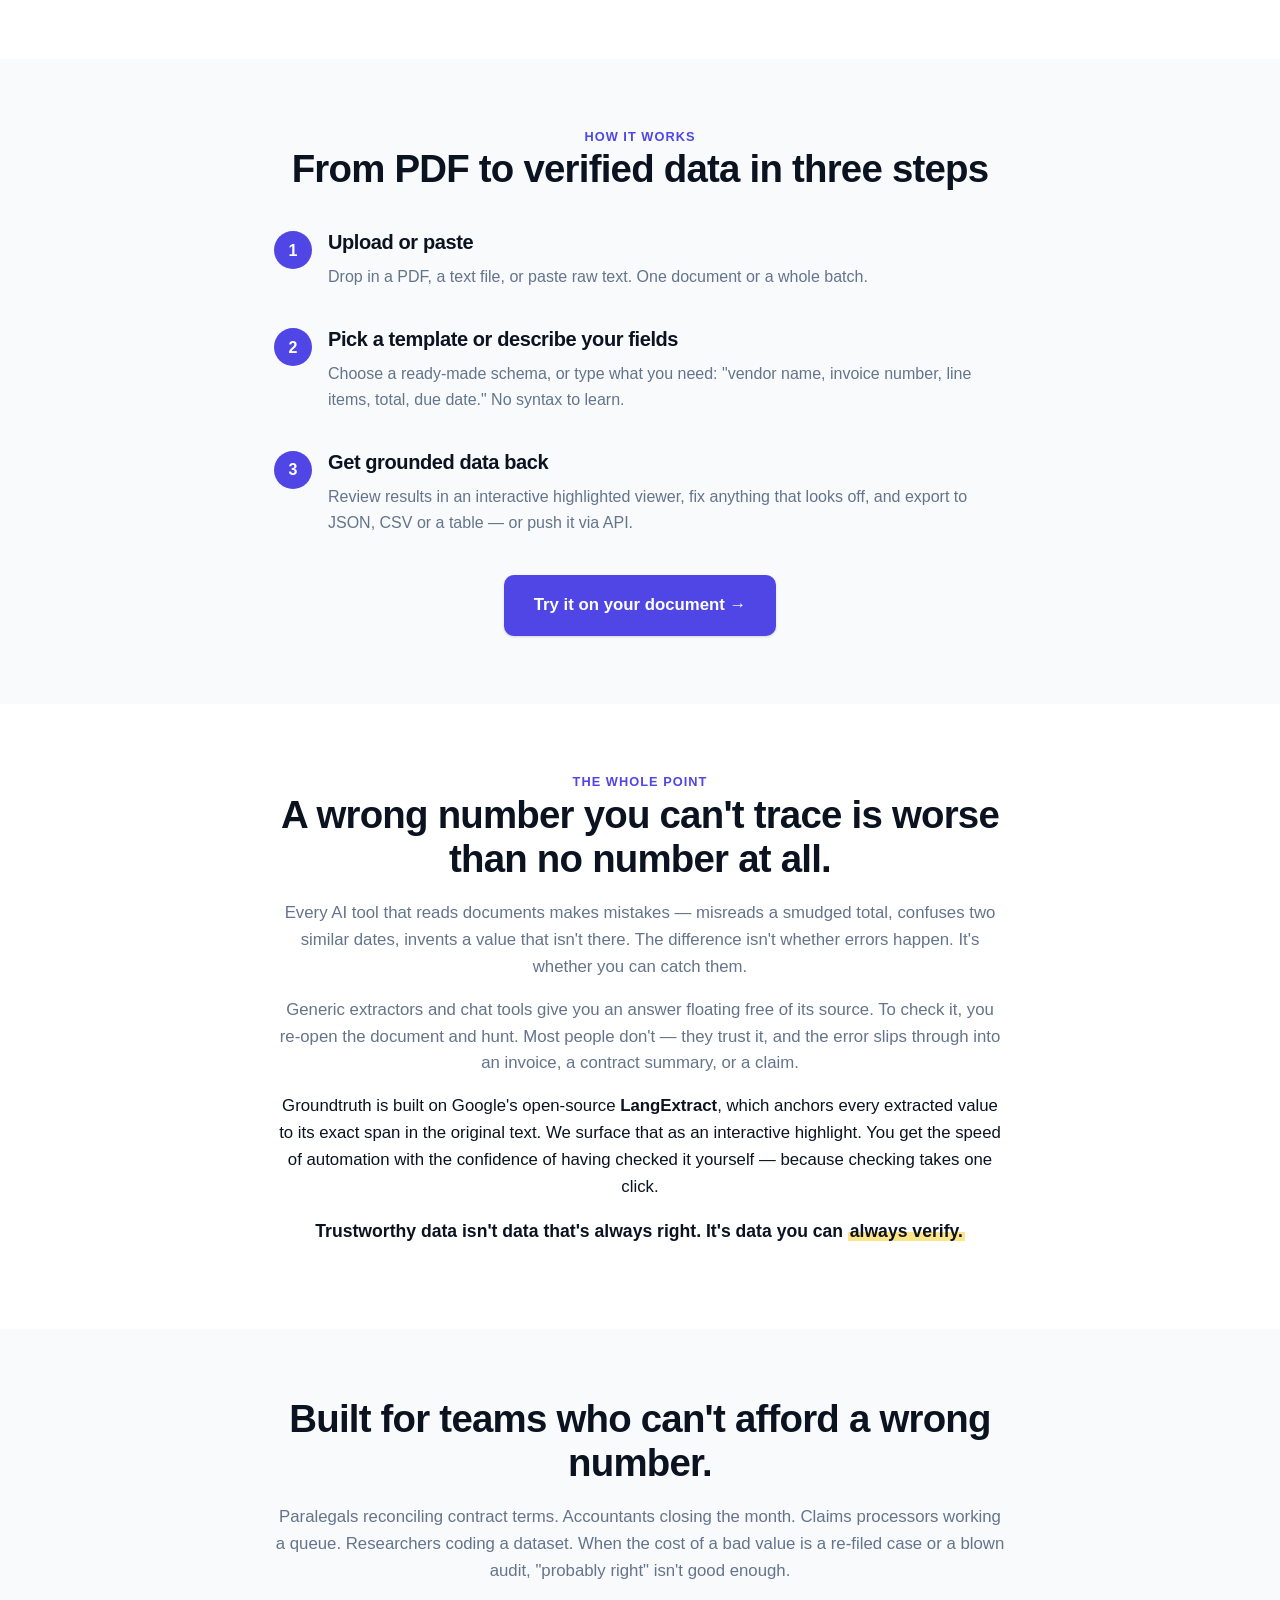
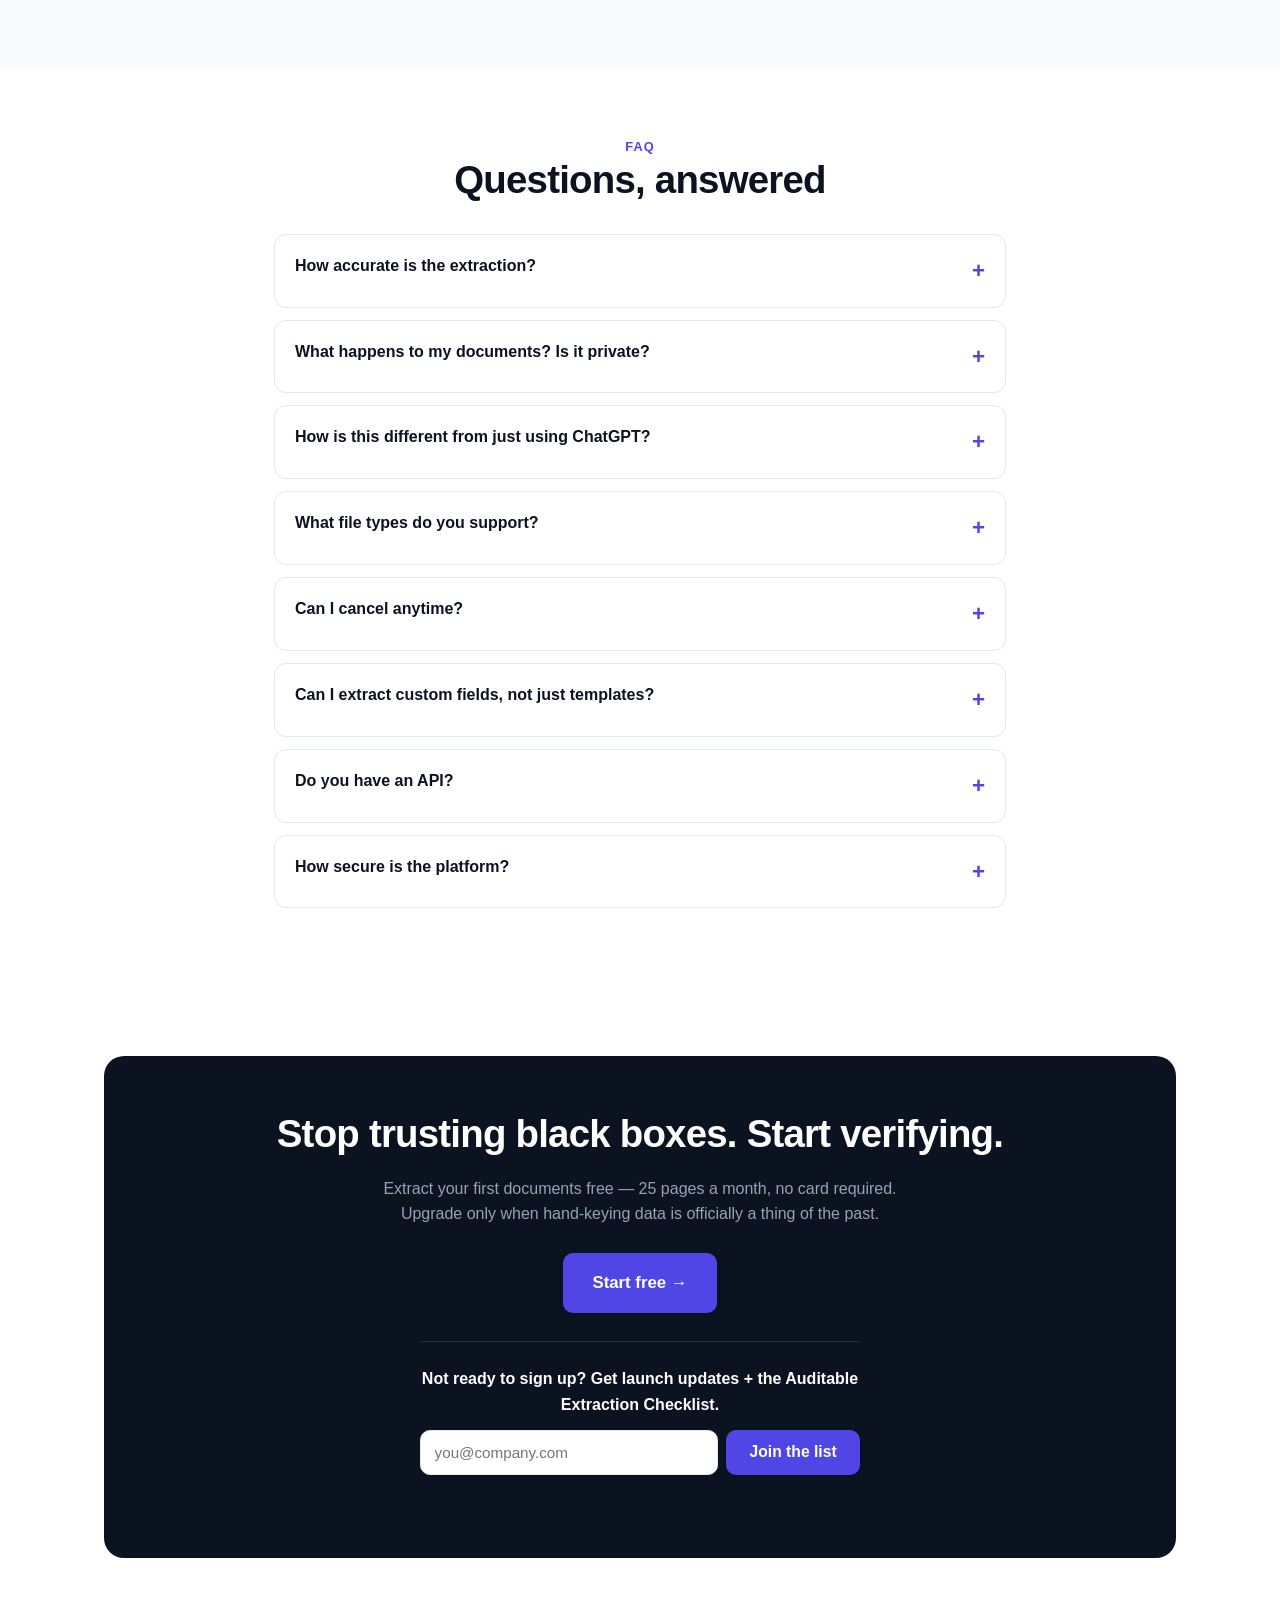
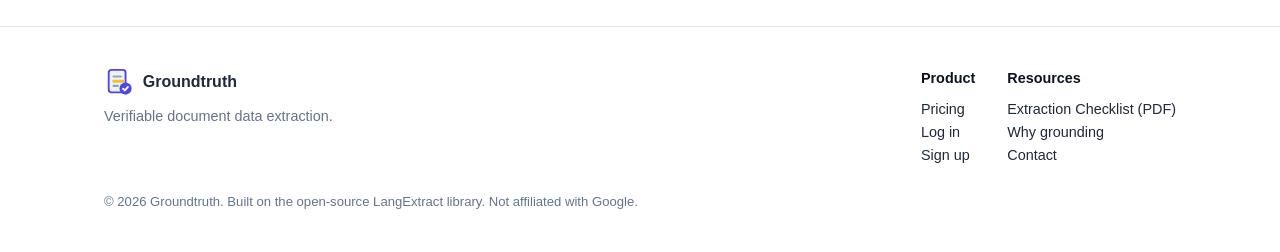
==== commit 9f878631: "Add lead magnet: Auditable Extraction Checklist (delivers the waitlist promise) The landing waitlist" ====
--- a/groundtruth/frontend/index.html
+++ b/groundtruth/frontend/index.html
@@ -172,7 +172,7 @@
     <div><a href="/" class="brand" style="font-size:1rem"><img src="assets/logo.svg" class="logo" alt="">Groundtruth</a><p style="margin-top:8px">Verifiable document data extraction.</p></div>
     <div style="display:flex;gap:32px;flex-wrap:wrap">
       <div><strong style="display:block;color:var(--ink);margin-bottom:8px">Product</strong><a href="pricing.html">Pricing</a><br><a href="login.html">Log in</a><br><a href="login.html?mode=signup">Sign up</a></div>
-      <div><strong style="display:block;color:var(--ink);margin-bottom:8px">Company</strong><a href="#why">Why grounding</a><br><a href="mailto:hello@groundtruth.app">Contact</a></div>
+      <div><strong style="display:block;color:var(--ink);margin-bottom:8px">Resources</strong><a href="assets/auditable-extraction-checklist.pdf" download>Extraction Checklist (PDF)</a><br><a href="#why">Why grounding</a><br><a href="mailto:hello@groundtruth.app">Contact</a></div>
     </div>
   </div>
   <div class="container" style="margin-top:24px;font-size:.82rem">© 2026 Groundtruth. Built on the open-source LangExtract library. Not affiliated with Google.</div>
@@ -197,9 +197,16 @@
       var data = await r.json();
       if (!r.ok) throw new Error((data && data.detail) || 'Failed');
       msg.style.color = '#a7f3d0';
-      msg.textContent = "✅ " + (data.message || "You're on the list.");
+      msg.innerHTML = "✅ You're on the list. " +
+        '<a href="assets/auditable-extraction-checklist.pdf" download style="color:#fff;text-decoration:underline" ' +
+        "onclick=\"GTA&&GTA.track('cta_click',{loc:'lead_magnet_download'})\">Download your Auditable Extraction Checklist →</a>";
       form.reset();
-      GTA.track('cta_click', { loc: 'waitlist' });
+      // Auto-start the download so the promised asset is delivered immediately.
+      var a = document.createElement('a');
+      a.href = 'assets/auditable-extraction-checklist.pdf';
+      a.download = 'Auditable-Extraction-Checklist.pdf';
+      document.body.appendChild(a); a.click(); a.remove();
+      GTA.track('lead_magnet_delivered', { loc: 'waitlist' });
     } catch (err) {
       msg.style.color = '#fca5a5';
       msg.textContent = 'Please enter a valid email.';
